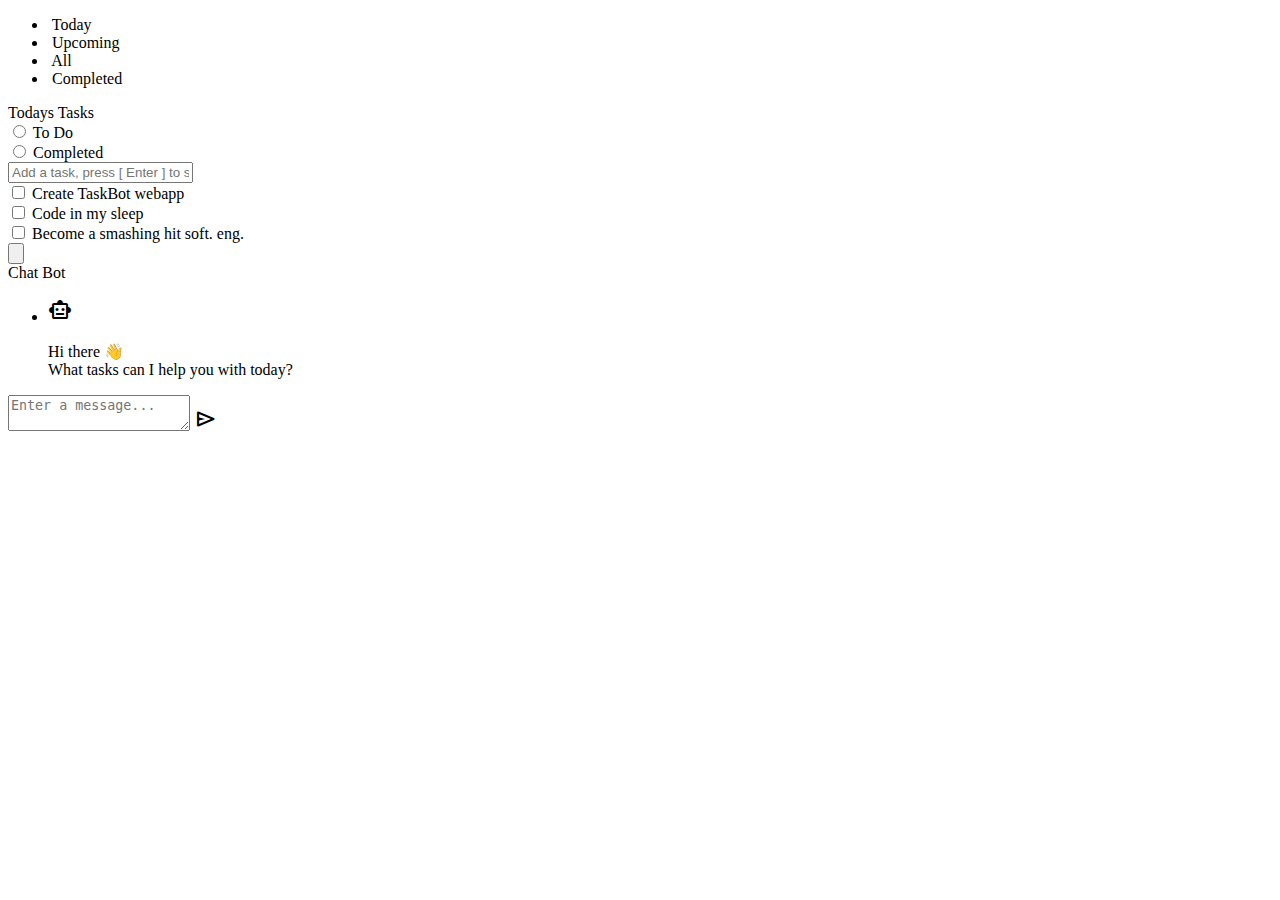
==== app/web_static/index.html @ 50ecaabc "Add index, signup, & login templates" ====
<!DOCTYPE html>
<html lang="en">
	<head>
		<meta charset="UTF-8" />
		<meta http-equiv="X-UA-Compatible" content="IE=edge" />
		<meta name="viewport" content="width=device-width, initial-scale=1.0" />
		<title>Task Bot</title>
		<link rel="stylesheet" href="https://fonts.googleapis.com/css2?family=Material+Symbols+Outlined:opsz,wght,FILL,GRAD@48,400,0,0" />
		<link rel="stylesheet" href="https://fonts.googleapis.com/css2?family=Material+Symbols+Rounded:opsz,wght,FILL,GRAD@48,400,1,0" />
		<link rel="stylesheet" href="styles/index.css" />
		<link rel="stylesheet" href="styles/tasks.css" />
		<link rel="stylesheet" href="styles/botbtn.css" />
		<link rel="stylesheet" href="styles/chatbot.css" />
		<link rel="stylesheet" href="styles/mediaqry.css" />
		<script src="https://ajax.googleapis.com/ajax/libs/jquery/3.5.1/jquery.min.js"></script>
    	<script src="./scripts/chatbot_toggle.js" defer></script>
    	<script src="./scripts/chatbot.js" defer></script>
	</head>
	<body>
		<!-- side panel wrapper start -->
		<div class="wrapper">
			<!-- main page left start -->
			<div class="task-manager">
				<!-- left bar start -->
				<div class="left-bar">
					<!-- left content start -->
					<div class="left-content">
						<ul class="solo-task">
							<li class="item">
								<img src="svg/today.svg" alt="" class="sun-today">
								<span>Today</span>
							</li>
							<li class="item">
								<img src="svg/calendar.svg" alt="" class="calendar-upcoming">
								<span>Upcoming</span>
							</li>
							<li class="item">
								<img src="svg/all.svg" alt="" class="window-all">
								<span>All</span>
							</li>
							<li class="item">
								<img src="svg/completed.svg" alt="" class="tick-completed">
								<span>Completed</span>
							</li>
						</ul>
					</div>
					<!-- left content end -->
				</div>
				<!-- left bar end -->

				<!-- page content start -->
				<div class="page-content">
					<div class="header">Todays Tasks</div>
					<!-- content categories start -->
					<div class="content-categories">
						<div class="label-wrapper">
							<input class="nav-item" name="nav" type="radio" id="opt-1" />
							<label class="category" for="opt-1">To Do</label>
						</div>
						<div class="label-wrapper">
							<input class="nav-item" name="nav" type="radio" id="opt-2" />
							<label class="category" for="opt-2">Completed</label>
						</div>
					</div>
					<!-- content categories end -->

					<!-- tasks wrapper start -->
					<div class="tasks-wrapper">
						<div class="add-task">
							<form class="new-task" action="#">
								<input class="plus-task" type="text" name="new-task" placeholder="Add a task, press [ Enter ] to save" >
							</form>
						</div>
						<div class="task">
							<input class="task-item" name="task" type="checkbox" id="item-1" />
							<label for="item-1">
								<span class="label-text">Create TaskBot webapp</span>
							</label>
							<img src="svg/subtasks.svg" alt="" class="dotmenu-subtasks">
						</div>
						<div class="task">
							<input class="task-item" name="task" type="checkbox" id="item-2" />
							<label for="item-2">
								<span class="label-text">Code in my sleep</span>
							</label>
							<img src="svg/subtasks.svg" alt="" class="dotmenu-subtasks">
						</div>
						<div class="task">
							<input class="task-item" name="task" type="checkbox" id="item-3" />
							<label for="item-3">
								<span class="label-text">Become a smashing hit soft. eng.</span>
							</label>
							<img src="svg/subtasks.svg" alt="" class="dotmenu-subtasks">
						</div>
					</div>
					<!-- tasks wrapper end -->
				</div>
				<!-- page content end -->

				<!-- chatbot toggler start -->
				<button class="chatbot-open">
					<img src="svg/robot.svg" alt="" class="open-chatbot">
				</button>
				<!-- chatbot toggler end -->
			</div>
			<!-- main page left end -->

			<!-- chatbot bar right start -->
			<div class="chatbot">
				<div class="header">
					<span class="chatbot-header">Chat Bot</span>
					<img src="svg/close.svg" alt="" class="close-chatbot">
				</div>
				<div class="chat-content">
					<ul class="chatbox">
						<li class="chat incoming">
							<span class="material-symbols-outlined">smart_toy</span>
							<p>Hi there 👋<br>What tasks can I help you with today?</p>
						</li>
					</ul>
					<div class="chat-input">
						<textarea placeholder="Enter a message..." spellcheck="false" required></textarea>
						<span id="send-btn" class="material-symbols-rounded">send</span>
					</div>
				</div>
			</div>
			<!-- chatbot bar right end -->
		</div>
		<!-- side panel wrapper end -->
	</body>
</html>
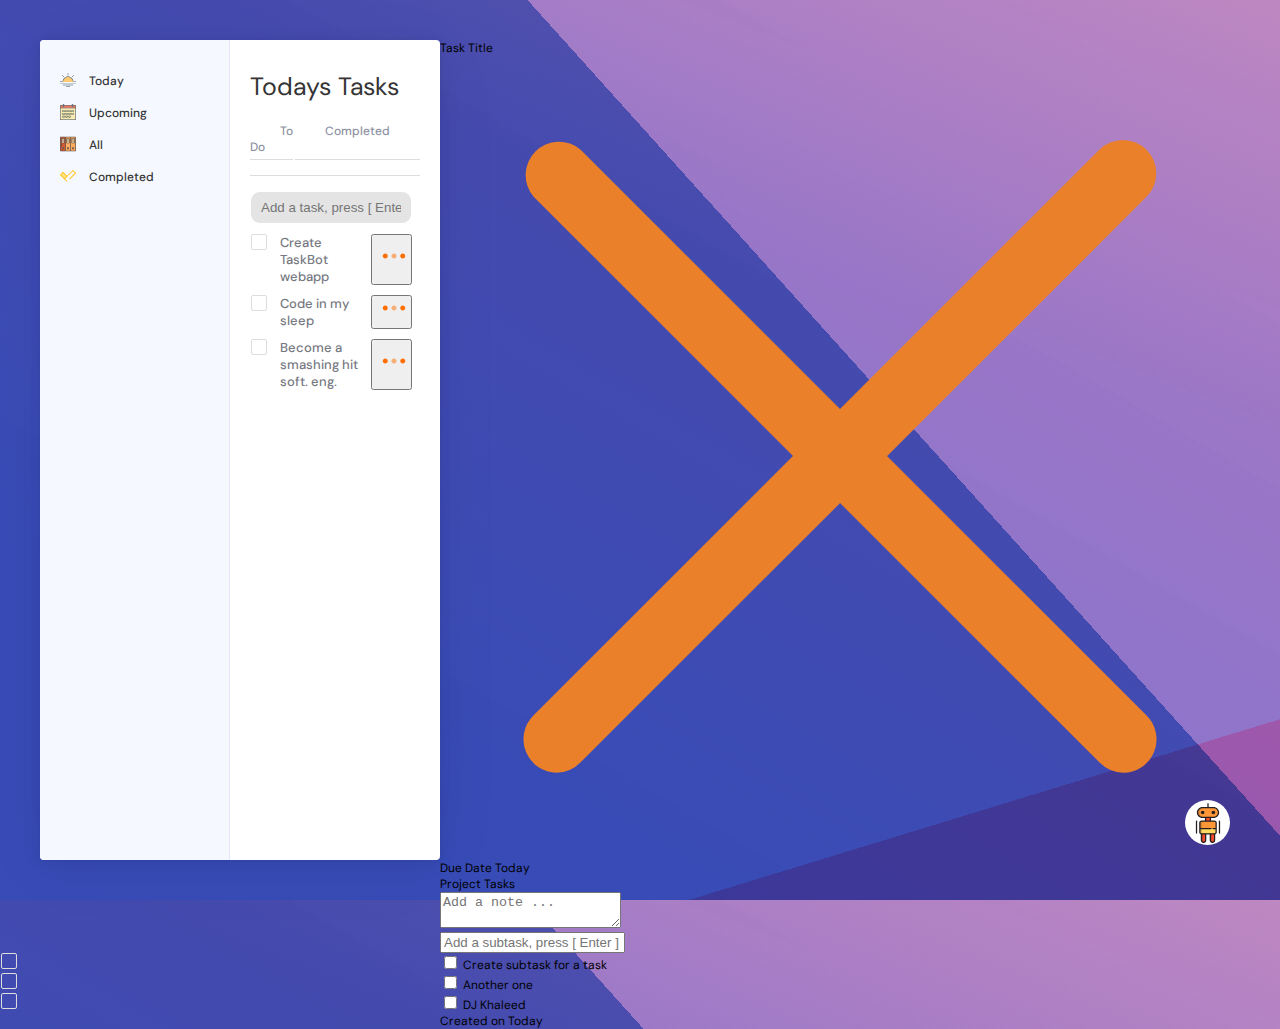
==== commit 21649b0e: "Add new scripts for task-info view" ====
--- a/app/web_static/index.html
+++ b/app/web_static/index.html
@@ -1,131 +1,203 @@
 <!DOCTYPE html>
 <html lang="en">
-	<head>
-		<meta charset="UTF-8" />
-		<meta http-equiv="X-UA-Compatible" content="IE=edge" />
-		<meta name="viewport" content="width=device-width, initial-scale=1.0" />
-		<title>Task Bot</title>
-		<link rel="stylesheet" href="https://fonts.googleapis.com/css2?family=Material+Symbols+Outlined:opsz,wght,FILL,GRAD@48,400,0,0" />
-		<link rel="stylesheet" href="https://fonts.googleapis.com/css2?family=Material+Symbols+Rounded:opsz,wght,FILL,GRAD@48,400,1,0" />
-		<link rel="stylesheet" href="styles/index.css" />
-		<link rel="stylesheet" href="styles/tasks.css" />
-		<link rel="stylesheet" href="styles/botbtn.css" />
-		<link rel="stylesheet" href="styles/chatbot.css" />
-		<link rel="stylesheet" href="styles/mediaqry.css" />
-		<script src="https://ajax.googleapis.com/ajax/libs/jquery/3.5.1/jquery.min.js"></script>
-    	<script src="./scripts/chatbot_toggle.js" defer></script>
-    	<script src="./scripts/chatbot.js" defer></script>
-	</head>
-	<body>
-		<!-- side panel wrapper start -->
-		<div class="wrapper">
-			<!-- main page left start -->
-			<div class="task-manager">
-				<!-- left bar start -->
-				<div class="left-bar">
-					<!-- left content start -->
-					<div class="left-content">
-						<ul class="solo-task">
-							<li class="item">
-								<img src="svg/today.svg" alt="" class="sun-today">
-								<span>Today</span>
-							</li>
-							<li class="item">
-								<img src="svg/calendar.svg" alt="" class="calendar-upcoming">
-								<span>Upcoming</span>
-							</li>
-							<li class="item">
-								<img src="svg/all.svg" alt="" class="window-all">
-								<span>All</span>
-							</li>
-							<li class="item">
-								<img src="svg/completed.svg" alt="" class="tick-completed">
-								<span>Completed</span>
-							</li>
-						</ul>
-					</div>
-					<!-- left content end -->
-				</div>
-				<!-- left bar end -->
-
-				<!-- page content start -->
-				<div class="page-content">
-					<div class="header">Todays Tasks</div>
-					<!-- content categories start -->
-					<div class="content-categories">
-						<div class="label-wrapper">
-							<input class="nav-item" name="nav" type="radio" id="opt-1" />
-							<label class="category" for="opt-1">To Do</label>
-						</div>
-						<div class="label-wrapper">
-							<input class="nav-item" name="nav" type="radio" id="opt-2" />
-							<label class="category" for="opt-2">Completed</label>
-						</div>
-					</div>
-					<!-- content categories end -->
-
-					<!-- tasks wrapper start -->
-					<div class="tasks-wrapper">
-						<div class="add-task">
-							<form class="new-task" action="#">
-								<input class="plus-task" type="text" name="new-task" placeholder="Add a task, press [ Enter ] to save" >
-							</form>
-						</div>
-						<div class="task">
-							<input class="task-item" name="task" type="checkbox" id="item-1" />
-							<label for="item-1">
-								<span class="label-text">Create TaskBot webapp</span>
-							</label>
+
+<head>
+	<meta charset="UTF-8" />
+	<meta http-equiv="X-UA-Compatible" content="IE=edge" />
+	<meta name="viewport" content="width=device-width, initial-scale=1.0" />
+	<title>Task Bot</title>
+	<link rel="stylesheet"
+		href="https://fonts.googleapis.com/css2?family=Material+Symbols+Outlined:opsz,wght,FILL,GRAD@48,400,0,0" />
+	<link rel="stylesheet"
+		href="https://fonts.googleapis.com/css2?family=Material+Symbols+Rounded:opsz,wght,FILL,GRAD@48,400,1,0" />
+	<link rel="stylesheet" href="styles/index.css" />
+	<link rel="stylesheet" href="styles/tasks.css" />
+	<link rel="stylesheet" href="styles/task-info.css">
+	<link rel="stylesheet" href="styles/botbtn.css" />
+	<link rel="stylesheet" href="styles/chatbot.css" />
+	<link rel="stylesheet" href="styles/mediaqry.css" />
+	<script src="https://ajax.googleapis.com/ajax/libs/jquery/3.5.1/jquery.min.js"></script>
+	<script src="./scripts/task-info_toggle.js" defer></script>
+	<script src="./scripts/chatbot_toggle.js" defer></script>
+	<script src="./scripts/chatbot.js" defer></script>
+</head>
+
+<body>
+	<!-- side panel wrapper start -->
+	<div class="wrapper">
+		<!-- main page left start -->
+		<div class="task-manager">
+			<!-- left bar start -->
+			<div class="left-bar">
+				<!-- left content start -->
+				<div class="left-content">
+					<ul class="solo-task">
+						<li class="item">
+							<img src="svg/today.svg" alt="" class="sun-today">
+							<span>Today</span>
+						</li>
+						<li class="item">
+							<img src="svg/calendar.svg" alt="" class="calendar-upcoming">
+							<span>Upcoming</span>
+						</li>
+						<li class="item">
+							<img src="svg/all.svg" alt="" class="window-all">
+							<span>All</span>
+						</li>
+						<li class="item">
+							<img src="svg/completed.svg" alt="" class="tick-completed">
+							<span>Completed</span>
+						</li>
+					</ul>
+				</div>
+				<!-- left content end -->
+			</div>
+			<!-- left bar end -->
+
+			<!-- page content start -->
+			<div class="page-content">
+				<div class="header">Todays Tasks</div>
+				<!-- content categories start -->
+				<div class="content-categories">
+					<div class="label-wrapper">
+						<input class="nav-item" name="nav" type="radio" id="opt-1" />
+						<label class="category" for="opt-1">To Do</label>
+					</div>
+					<div class="label-wrapper">
+						<input class="nav-item" name="nav" type="radio" id="opt-2" />
+						<label class="category" for="opt-2">Completed</label>
+					</div>
+				</div>
+				<!-- content categories end -->
+
+				<!-- tasks wrapper start -->
+				<div class="tasks-wrapper">
+					<div class="add-task">
+						<form class="new-task" action="#">
+							<input class="plus-task" type="text" name="new-task"
+								placeholder="Add a task, press [ Enter ] to save">
+						</form>
+					</div>
+					<div class="task">
+						<input class="task-item" name="task" type="checkbox" id="item-1" />
+						<label for="item-1">
+							<span class="label-text">Create TaskBot webapp</span>
+						</label>
+						<button class="task-menu-open">
 							<img src="svg/subtasks.svg" alt="" class="dotmenu-subtasks">
-						</div>
-						<div class="task">
-							<input class="task-item" name="task" type="checkbox" id="item-2" />
-							<label for="item-2">
-								<span class="label-text">Code in my sleep</span>
-							</label>
+						</button>
+					</div>
+					<div class="task">
+						<input class="task-item" name="task" type="checkbox" id="item-2" />
+						<label for="item-2">
+							<span class="label-text">Code in my sleep</span>
+						</label>
+						<button class="task-menu-open">
 							<img src="svg/subtasks.svg" alt="" class="dotmenu-subtasks">
-						</div>
-						<div class="task">
-							<input class="task-item" name="task" type="checkbox" id="item-3" />
-							<label for="item-3">
-								<span class="label-text">Become a smashing hit soft. eng.</span>
-							</label>
+						</button>
+					</div>
+					<div class="task">
+						<input class="task-item" name="task" type="checkbox" id="item-3" />
+						<label for="item-3">
+							<span class="label-text">Become a smashing hit soft. eng.</span>
+						</label>
+						<button class="task-menu-open">
 							<img src="svg/subtasks.svg" alt="" class="dotmenu-subtasks">
-						</div>
-					</div>
-					<!-- tasks wrapper end -->
-				</div>
-				<!-- page content end -->
-
-				<!-- chatbot toggler start -->
-				<button class="chatbot-open">
-					<img src="svg/robot.svg" alt="" class="open-chatbot">
-				</button>
-				<!-- chatbot toggler end -->
-			</div>
-			<!-- main page left end -->
-
-			<!-- chatbot bar right start -->
-			<div class="chatbot">
-				<div class="header">
-					<span class="chatbot-header">Chat Bot</span>
-					<img src="svg/close.svg" alt="" class="close-chatbot">
-				</div>
-				<div class="chat-content">
-					<ul class="chatbox">
-						<li class="chat incoming">
-							<span class="material-symbols-outlined">smart_toy</span>
-							<p>Hi there 👋<br>What tasks can I help you with today?</p>
-						</li>
-					</ul>
-					<div class="chat-input">
-						<textarea placeholder="Enter a message..." spellcheck="false" required></textarea>
-						<span id="send-btn" class="material-symbols-rounded">send</span>
-					</div>
-				</div>
-			</div>
-			<!-- chatbot bar right end -->
+						</button>
+					</div>
+				</div>
+				<!-- tasks wrapper end -->
+			</div>
+			<!-- page content end -->
+
+			<!-- chatbot toggler start -->
+			<button class="chatbot-open">
+				<img src="svg/robot.svg" alt="" class="open-chatbot">
+			</button>
+			<!-- chatbot toggler end -->
 		</div>
-		<!-- side panel wrapper end -->
-	</body>
-</html>
+		<!-- main page left end -->
+
+		<!-- task container start -->
+		<div class="task-container">
+			<div class="header">
+				<span class="task-header">Task Title</span>
+				<img src="svg/close.svg" alt="" class="close-task">
+			</div>
+			<!-- task details start -->
+			<div class="task-details">
+				<div class="due-date">
+					<label>Due Date</label>
+					<span>Today</span>
+				</div>
+				<div class="project">
+					<label>Project</label>
+					<span>Tasks</span>
+				</div>
+				<div class="task-description">
+					<textarea name="task-input" placeholder="Add a note ..." spellcheck="false"></textarea>
+				</div>
+				<!-- subtasks wrapper start -->
+				<div class="subtasks-wrapper">
+					<div class="add-subtask">
+						<form class="new-subtask" action="#">
+							<input class="plus-subtask" type="text" name="new-subtask"
+								placeholder="Add a subtask, press [ Enter ] to save">
+						</form>
+					</div>
+					<div class="subtask">
+						<input class="subtask-item" name="subtask" type="checkbox" id="item-1" />
+						<label for="item-1">
+							<span class="label-text">Create subtask for a task</span>
+						</label>
+					</div>
+					<div class="subtask">
+						<input class="subtask-item" name="subtask" type="checkbox" id="item-2" />
+						<label for="item-2">
+							<span class="label-text">Another one</span>
+						</label>
+					</div>
+					<div class="subtask">
+						<input class="subtask-item" name="subtask" type="checkbox" id="item-3" />
+						<label for="item-3">
+							<span class="label-text">DJ Khaleed</span>
+						</label>
+					</div>
+				</div>
+				<!-- subtasks wrapper end -->
+			</div>
+			<!-- task details end -->
+
+			<!-- task footer start -->
+			<div class="footer">
+				<span>Created on Today</span>
+			</div>
+			<!-- task footer end -->
+		</div>
+		<!-- task container end -->
+
+		<!-- chatbot bar right start -->
+		<div class="chatbot">
+			<div class="header">
+				<span class="chatbot-header">Chat Bot</span>
+				<img src="svg/close.svg" alt="" class="close-chatbot">
+			</div>
+			<div class="chat-content">
+				<ul class="chatbox">
+					<li class="chat incoming">
+						<span class="material-symbols-outlined">smart_toy</span>
+						<p>Hi there 👋<br>What tasks can I help you with today?</p>
+					</li>
+				</ul>
+				<div class="chat-input">
+					<textarea placeholder="Enter a message..." spellcheck="false" required></textarea>
+					<span id="send-btn" class="material-symbols-rounded">send</span>
+				</div>
+			</div>
+		</div>
+		<!-- chatbot bar right end -->
+	</div>
+	<!-- side panel wrapper end -->
+</body>
+
+</html>--- a/app/web_static/styles/index.css
+++ b/app/web_static/styles/index.css
@@ -0,0 +1,108 @@
+@import url('https://fonts.googleapis.com/css2?family=DM+Sans:wght@400;500;700&display=swap');
+
+* {
+	box-sizing: border-box;
+	outline: none;
+}
+
+:root {
+	--bg-color: #f5f8ff;
+	--main-color: #353536;
+	--secondary-color: #8e92a4;
+	--main-text-color: #5d606b;
+	--secondary-dark-color: #9496a5;
+	--tag-color-one: #e0fbf6;
+	--tag-color-text-one: #58c2a9;
+	--tag-color-two: #ece7fe;
+	--tag-color-text-two: #8972f3;
+	--tag-color-three: #fde7ea;
+	--tag-color-text-three: #e77f89;
+	--tag-color-four: #f7f8fc;
+	--tag-color-text-four: #a0a6b5;
+	--checkbox-color: #ee5610;
+	--button-color: #49beb7;
+	--box-color: #fff1d6;
+	--box-color-2: #d3e6ff;
+	--box-color-3: #ffd9d9;
+	--box-color-4: #daffe5;
+	--task-color: #777982;
+}
+
+body {
+	margin: 0;
+	justify-content: center;
+	flex-direction: column;
+	overflow: auto;
+	width: 100%;
+	height: 100vh;
+	padding: 40px;
+	font-family: 'DM Sans', sans-serif;
+	font-size: 12px;
+	background-image: linear-gradient(
+			21deg,
+			rgba(64, 83, 206, 0.3697003234675773) 68%,
+			rgba(255, 206, 196, 0.5) 163%
+		),
+		linear-gradient(
+			163deg,
+			rgba(49, 146, 170, 0.07944489965716128) 86%,
+			rgba(239, 112, 138, 0.5) 40%
+		),
+		linear-gradient(30deg, rgba(76, 79, 173, 0.6173675716587805) 22%, rgba(237, 106, 134, 0.5) 169%),
+		linear-gradient(48deg, rgba(31, 85, 147, 0.7323890641868473) 64%, rgba(247, 126, 132, 0.5) 43%);
+	background-blend-mode: overlay, multiply, color, normal;
+}
+
+.wrapper {
+	display: flex;
+	height: 100%;
+}
+
+ul {
+	list-style-type: none;
+	padding: 0;
+}
+
+.task-manager {
+	display: flex;
+	justify-content: space-between;
+	width: 100%;
+	max-width: 1500px;
+	height: 100%;
+	max-height: 1000px;
+	background: #fff;
+	border-radius: 4px;
+	box-shadow: 0 0.3px 2.2px rgba(0, 0, 0, 0.011), 0 0.7px 5.3px rgba(0, 0, 0, 0.016),
+	0 1.3px 10px rgba(0, 0, 0, 0.02), 0 2.2px 17.9px rgba(0, 0, 0, 0.024),
+	0 4.2px 33.4px rgba(0, 0, 0, 0.029), 0 10px 80px rgba(0, 0, 0, 0.04);
+	overflow: hidden;
+}
+
+.left-bar {
+	background-color: var(--bg-color);
+	width: 230px;
+	border-right: 1px solid #e3e7f7;
+	position: relative;
+}
+
+.left-content {
+	padding: 20px;
+}
+
+.item {
+	color: var(--main-color);
+	margin-bottom: 15px;
+	font-weight: 500;
+}
+
+.item img {
+	width: 16px;
+	height: 16px;
+	color: currentcolor;
+	margin-right: 10px;
+	margin-bottom: -3px;
+}
+
+.category-list .item {
+	color: var(--secondary-color);
+}
--- a/app/web_static/styles/tasks.css
+++ b/app/web_static/styles/tasks.css
@@ -0,0 +1,147 @@
+@import url('https://fonts.googleapis.com/css2?family=DM+Sans:wght@400;500;700&display=swap');
+
+:root {
+	--bg-color: #f5f8ff;
+	--main-color: #353536;
+	--secondary-color: #8e92a4;
+	--main-text-color: #5d606b;
+	--secondary-dark-color: #9496a5;
+	--tag-color-one: #e0fbf6;
+	--tag-color-text-one: #58c2a9;
+	--tag-color-two: #ece7fe;
+	--tag-color-text-two: #8972f3;
+	--tag-color-three: #fde7ea;
+	--tag-color-text-three: #e77f89;
+	--tag-color-four: #f7f8fc;
+	--tag-color-text-four: #a0a6b5;
+	--checkbox-color: #ee5610;
+	--button-color: #49beb7;
+	--box-color: #fff1d6;
+	--box-color-2: #d3e6ff;
+	--box-color-3: #ffd9d9;
+	--box-color-4: #daffe5;
+	--task-color: #777982;
+}
+
+.page-content {
+	display: flex;
+	flex-direction: column;
+	flex: 1;
+	padding: 30px 20px 0 20px;
+}
+
+.page-content .header {
+	font-size: 25px;
+	color: var(--main-color);
+}
+
+.content-categories {
+	display: flex;
+	justify-content: space-evenly;
+	width: 100%;
+	border-bottom: 1px solid #ddd;
+	padding: 20px 0;
+}
+
+.nav-item {
+	display: none;
+}
+
+.category {
+	font-weight: 500;
+	color: var(--secondary-color);
+	border-bottom: 1px solid #ddd;
+	transition: 0.4s ease-in;
+	padding: 20px 30px;
+	cursor: pointer;
+}
+
+#opt-1:checked + label,
+#opt-2:checked + label {
+	color: var(--checkbox-color);
+	border-bottom: 2px solid var(--checkbox-color);
+}
+
+.tasks-wrapper {
+	padding: 15px 0;
+	flex: 1;
+	overflow-y: auto;
+	height: 100%;
+	padding-right: 8px;
+}
+
+.add-task {
+	display: flex;
+	margin-bottom: 10px;
+}
+
+.add-task .new-task {
+	flex: 0 1 100%;
+}
+
+.plus-task {
+	display: block;
+  	width: 100%;
+	outline: none;
+	border: 1px solid #fff;
+	padding: 8px 10px;
+	border-radius: 10px;
+	padding-left: 10px;
+	background: #e4e4e4;
+}
+
+.task {
+	display: flex;
+	justify-content: space-between;
+	position: relative;
+	margin-bottom: 10px;
+	padding-left: 30px;
+	color: var(--task-color);
+	font-size: 13px;
+	font-weight: 500;
+}
+
+.task-item {
+	display: none;
+}
+
+.task:hover {
+	transform: translatex(2px);
+}
+
+.task label {
+	cursor: pointer;
+}
+
+.task img {
+	width: 30px;
+	height: 30px;
+	color: currentcolor;
+	margin-top: -5px;
+	margin-right: -5px;
+}
+
+label .label.text {
+	position: relative;
+}
+
+label .label-text::before {
+	content: '';
+	position: absolute;
+	width: 14px;
+	height: 14px;
+	border: 1px solid #ddd;
+	border-radius: 2px;
+	left: 1px;
+	transition: 0.2s ease;
+}
+
+.task-item:checked + label .label-text::before {
+	background-color: var(--checkbox-color);
+	border: none;
+	background-image: url('../svg/check.svg');
+	background-repeat: no-repeat;
+	background-size: 10px;
+	background-position: center;
+	border: 1px solid var(--checkbox-color);
+}
--- a/app/web_static/styles/botbtn.css
+++ b/app/web_static/styles/botbtn.css
@@ -0,0 +1,30 @@
+.chatbot-open {
+	position: absolute;
+	bottom: 55px;
+	right: 50px;
+	height: 45px;
+	width: 45px;
+	display: flex;
+	border: none;
+	outline: none;
+	cursor: pointer;
+	align-items: center;
+	justify-content: center;
+	border-radius: 50%;
+	background: #fff;
+}
+
+.chatbot-open:hover {
+	background: #bdbdbd;
+}
+
+.chatbot-open img {
+	position: absolute;
+	width: 40px;
+	height: 40px;
+	color: currentcolor;
+}
+
+.chatbot-panel-open .chatbot-open {
+	display: none !important;
+}
--- a/app/web_static/styles/chatbot.css
+++ b/app/web_static/styles/chatbot.css
@@ -0,0 +1,135 @@
+@import url('https://fonts.googleapis.com/css2?family=DM+Sans:wght@400;500;700&display=swap');
+
+:root {
+	--bg-color: #f5f8ff;
+	--main-color: #353536;
+	--secondary-color: #8e92a4;
+	--main-text-color: #5d606b;
+	--secondary-dark-color: #9496a5;
+	--tag-color-one: #e0fbf6;
+	--tag-color-text-one: #58c2a9;
+	--tag-color-two: #ece7fe;
+	--tag-color-text-two: #8972f3;
+	--tag-color-three: #fde7ea;
+	--tag-color-text-three: #e77f89;
+	--tag-color-four: #f7f8fc;
+	--tag-color-text-four: #a0a6b5;
+	--checkbox-color: #ee5610;
+	--button-color: #49beb7;
+	--box-color: #fff1d6;
+	--box-color-2: #d3e6ff;
+	--box-color-3: #ffd9d9;
+	--box-color-4: #daffe5;
+	--task-color: #777982;
+}
+
+.chatbot {
+	display: none;
+	flex-direction: column;
+	width: 500px;
+	background: #fff;
+	border-left: 1px solid #e3e7f7;
+	padding: 20px 15px 0 15px;
+}
+
+.chatbot-panel-open .chatbot {
+	display: initial;
+}
+
+.chatbot .header {
+	display: flex;
+	justify-content: space-between;
+	position: relative;
+	margin-top: 10px;
+	margin-bottom: 10px;
+}
+
+.chatbot .chatbot-header {
+	font-size: 25px;
+	color: var(--main-color);
+
+}
+
+.chatbot .close-chatbot {
+	width: 28px;
+	height: 28px;
+	color: currentcolor;
+	cursor: pointer;
+}
+
+.chatbot .chat-content {
+	border-top: 1px solid #ddd;
+}
+
+.chat-content .chatbox {
+	height: 460px;
+	overflow-y: auto;
+	padding: 30px 20px 100px;
+}
+
+.chatbox .outgoing {
+  margin: 5px 0;
+  justify-content: flex-end;
+}
+
+.chatbox .chat {
+	display: flex;
+}
+
+.chatbox .chat p {
+	color: #000;
+	background: #d3d0d0;
+	max-width: 80%;
+	padding: 12px 16px;
+	white-space: pre-wrap;
+	border-radius: 10px 10px 0 10px;
+}
+
+.chatbox .incoming span {
+	width: 30px;
+	height: 30px;
+	color: #fff;
+	cursor: default;
+	text-align: center;
+	line-height: 30px;
+	align-self: flex-end;
+	background: #000000;
+	border-radius: 3px;
+	margin: 0 5px 25px 0;
+}
+
+.chatbox .incoming p {
+	color: #000;
+	background: #f2f2f2;
+	padding: 12px 16px;
+	border-radius: 10px 10px 10 0px;
+}
+
+.chatbot .chat-input {
+	display: flex;
+	gap: 5px;
+	bottom: 0;
+	width: 100%;
+	background: #fff;
+	border-top: 1px solid #ddd;
+}
+
+.chat-input textarea {
+	height: 50px;
+	max-height: 180px;
+	width: 100%;
+	border: none;
+	outline: none;
+	resize: none;
+}
+
+.chat-input span {
+	align-self: flex-end;
+	cursor: pointer;
+	height: 50px;
+	visibility: hidden;
+}
+
+.chat-input textarea:valid ~ span{
+	visibility: visible;
+}
--- a/app/web_static/styles/mediaqry.css
+++ b/app/web_static/styles/mediaqry.css
@@ -0,0 +1,42 @@
+@media screen and (max-width: 900px) {
+	.left-bar {
+		display: none;
+	}
+}
+
+@media screen and (max-width: 700px) {
+	.wrapper {
+		flex-direction: column;
+		overflow-y: auto;
+	}
+	.task-manager {
+		flex-direction: column;
+		overflow-y: auto;
+		width: 100%;
+		display: block;
+	}
+	.left-bar {
+		display: none;
+	}
+	.tasks-wrapper {
+		height: auto;
+	}
+	.chatbot-panel-open .chatbot{
+		flex-direction: column;
+		overflow-y: auto;
+		width: 100%;
+		display: block;
+	}
+}
+
+@media screen and (max-width: 520px) {
+	.page-content {
+		padding: 40px 10px 0 10px;
+	}
+	.category {
+		padding: 20px;
+	}
+	.chatbot-panel-open .chatbot .chat-content {
+		padding: 40px 10px 0 10px;
+	}
+}
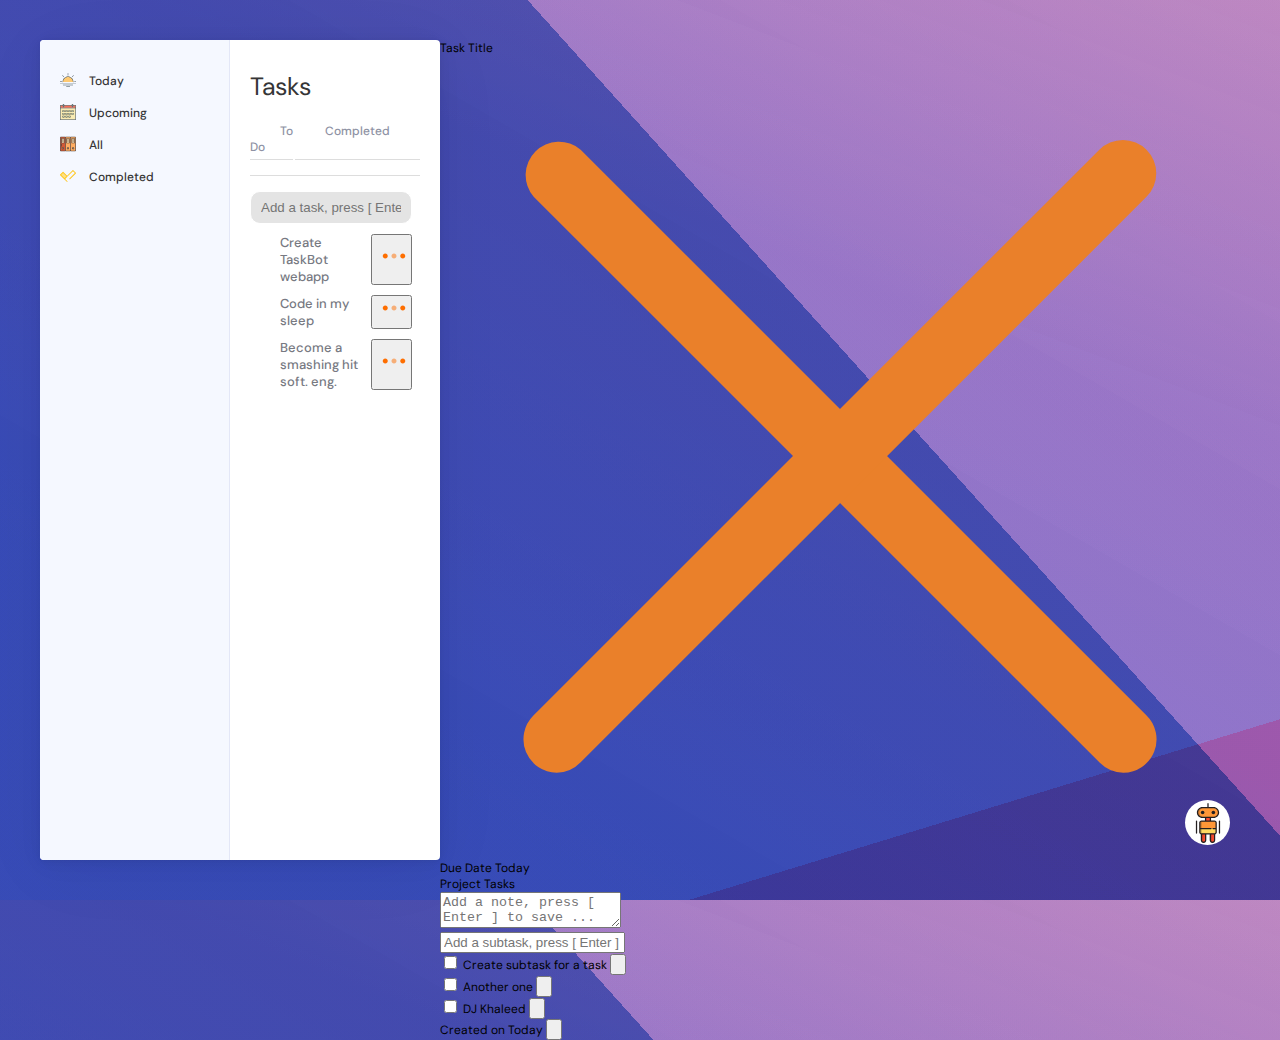
==== commit 8472c251: "Refactor main page" ====
--- a/app/web_static/index.html
+++ b/app/web_static/index.html
@@ -56,7 +56,7 @@
 
 			<!-- page content start -->
 			<div class="page-content">
-				<div class="header">Todays Tasks</div>
+				<div class="header">Tasks</div>
 				<!-- content categories start -->
 				<div class="content-categories">
 					<div class="label-wrapper">
@@ -79,27 +79,27 @@
 						</form>
 					</div>
 					<div class="task">
-						<input class="task-item" name="task" type="checkbox" id="item-1" />
-						<label for="item-1">
-							<span class="label-text">Create TaskBot webapp</span>
+						<input class="task-item" name="task" type="checkbox" id="task-1" />
+						<label for="task-1">
+							<span class="task-label-text">Create TaskBot webapp</span>
 						</label>
 						<button class="task-menu-open">
 							<img src="svg/subtasks.svg" alt="" class="dotmenu-subtasks">
 						</button>
 					</div>
 					<div class="task">
-						<input class="task-item" name="task" type="checkbox" id="item-2" />
-						<label for="item-2">
-							<span class="label-text">Code in my sleep</span>
+						<input class="task-item" name="task" type="checkbox" id="task-2" />
+						<label for="task-2">
+							<span class="task-label-text">Code in my sleep</span>
 						</label>
 						<button class="task-menu-open">
 							<img src="svg/subtasks.svg" alt="" class="dotmenu-subtasks">
 						</button>
 					</div>
 					<div class="task">
-						<input class="task-item" name="task" type="checkbox" id="item-3" />
-						<label for="item-3">
-							<span class="label-text">Become a smashing hit soft. eng.</span>
+						<input class="task-item" name="task" type="checkbox" id="task-3" />
+						<label for="task-3">
+							<span class="task-label-text">Become a smashing hit soft. eng.</span>
 						</label>
 						<button class="task-menu-open">
 							<img src="svg/subtasks.svg" alt="" class="dotmenu-subtasks">
@@ -135,7 +135,8 @@
 					<span>Tasks</span>
 				</div>
 				<div class="task-description">
-					<textarea name="task-input" placeholder="Add a note ..." spellcheck="false"></textarea>
+					<textarea name="task-input" placeholder="Add a note, press [ Enter ] to save ..."
+						spellcheck="false"></textarea>
 				</div>
 				<!-- subtasks wrapper start -->
 				<div class="subtasks-wrapper">
@@ -146,22 +147,31 @@
 						</form>
 					</div>
 					<div class="subtask">
-						<input class="subtask-item" name="subtask" type="checkbox" id="item-1" />
-						<label for="item-1">
-							<span class="label-text">Create subtask for a task</span>
-						</label>
+						<input class="subtask-item" name="subtask" type="checkbox" id="subtask-1" />
+						<label for="subtask-1">
+							<span class="subtask-label-text">Create subtask for a task</span>
+						</label>
+						<button class="delete-subtask-btn">
+							<img src="svg/subtask-bin.svg" alt="" class="delete-subtask">
+						</button>
 					</div>
 					<div class="subtask">
-						<input class="subtask-item" name="subtask" type="checkbox" id="item-2" />
-						<label for="item-2">
-							<span class="label-text">Another one</span>
-						</label>
+						<input class="subtask-item" name="subtask" type="checkbox" id="subtask-2" />
+						<label for="subtask-2">
+							<span class="subtask-label-text">Another one</span>
+						</label>
+						<button class="delete-subtask-btn">
+							<img src="svg/subtask-bin.svg" alt="" class="delete-subtask">
+						</button>
 					</div>
 					<div class="subtask">
-						<input class="subtask-item" name="subtask" type="checkbox" id="item-3" />
-						<label for="item-3">
-							<span class="label-text">DJ Khaleed</span>
-						</label>
+						<input class="subtask-item" name="subtask" type="checkbox" id="subtask-3" />
+						<label for="subtask-3">
+							<span class="subtask-label-text">DJ Khaleed</span>
+						</label>
+						<button class="delete-subtask-btn">
+							<img src="svg/subtask-bin.svg" alt="" class="delete-subtask">
+						</button>
 					</div>
 				</div>
 				<!-- subtasks wrapper end -->
@@ -171,6 +181,9 @@
 			<!-- task footer start -->
 			<div class="footer">
 				<span>Created on Today</span>
+				<button class="delete-task-btn">
+					<img src="svg/bin.svg" alt="" class="delete-task">
+				</button>
 			</div>
 			<!-- task footer end -->
 		</div>
